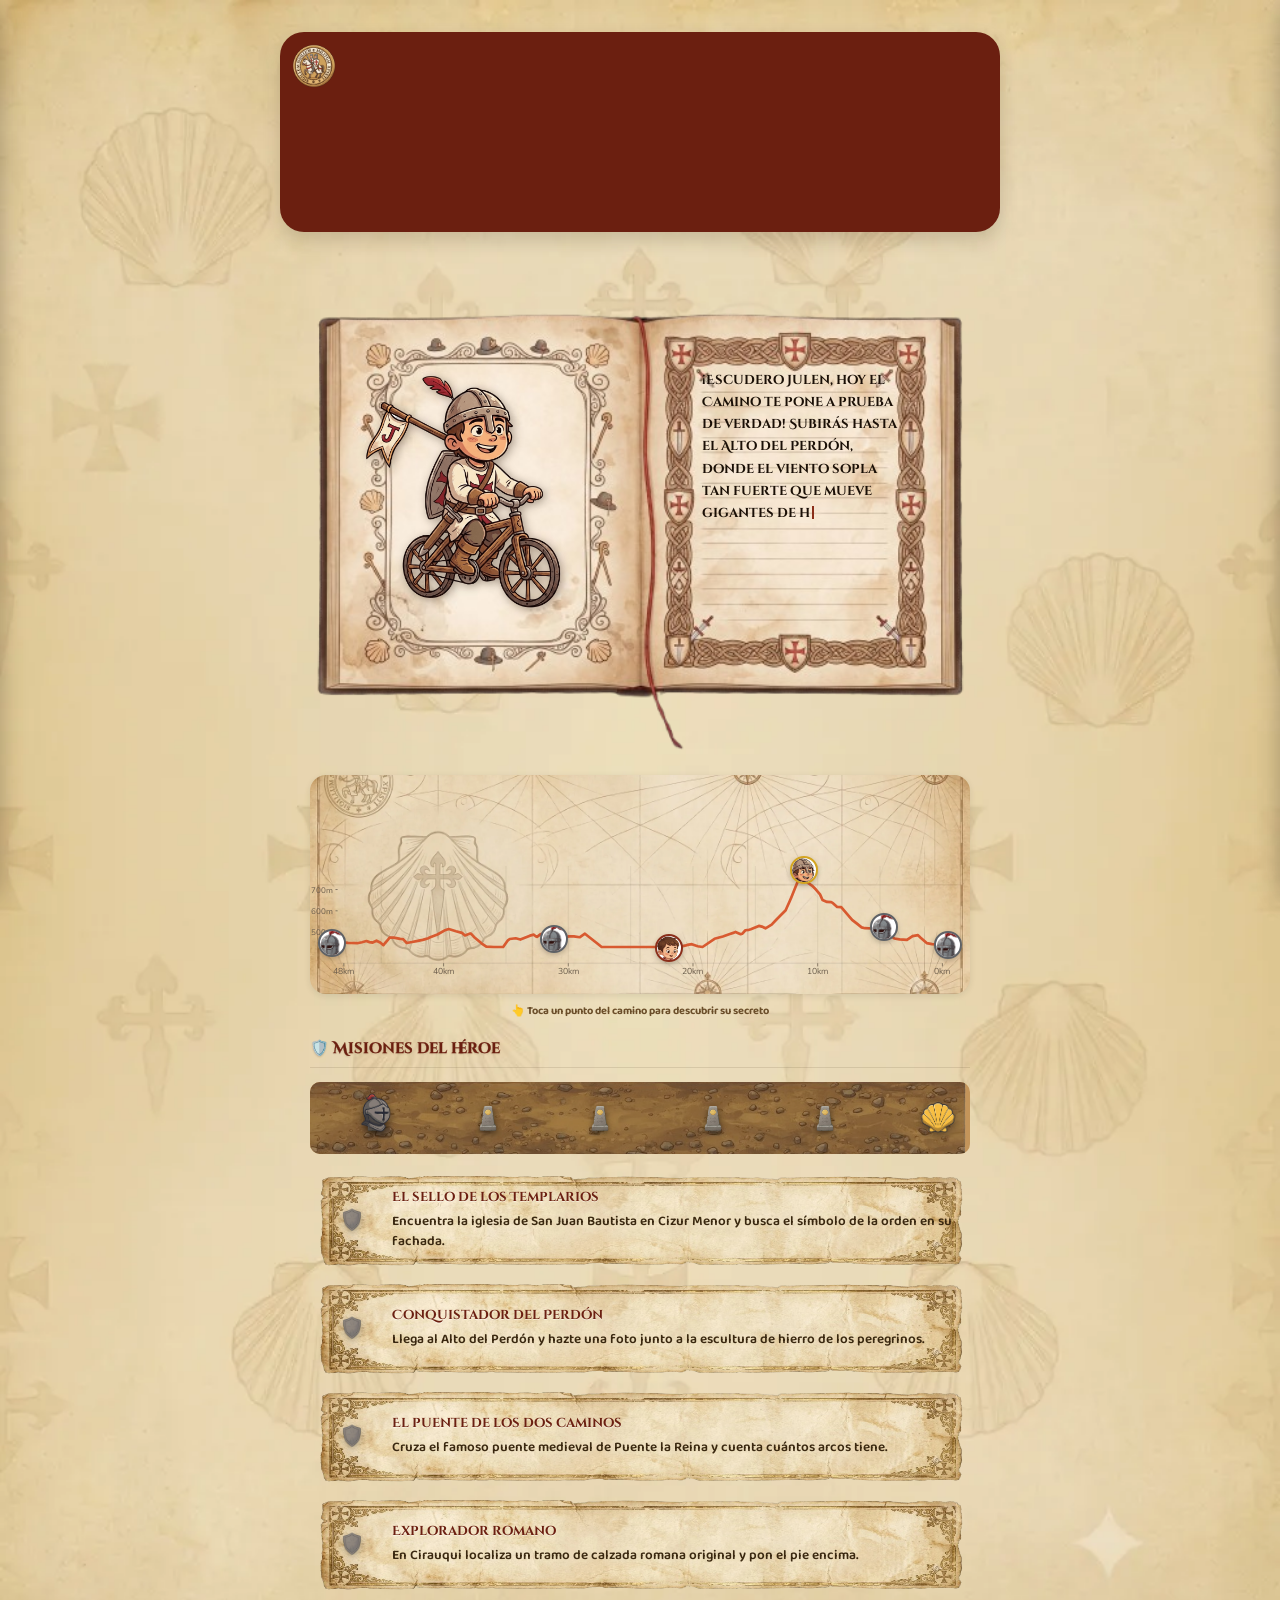
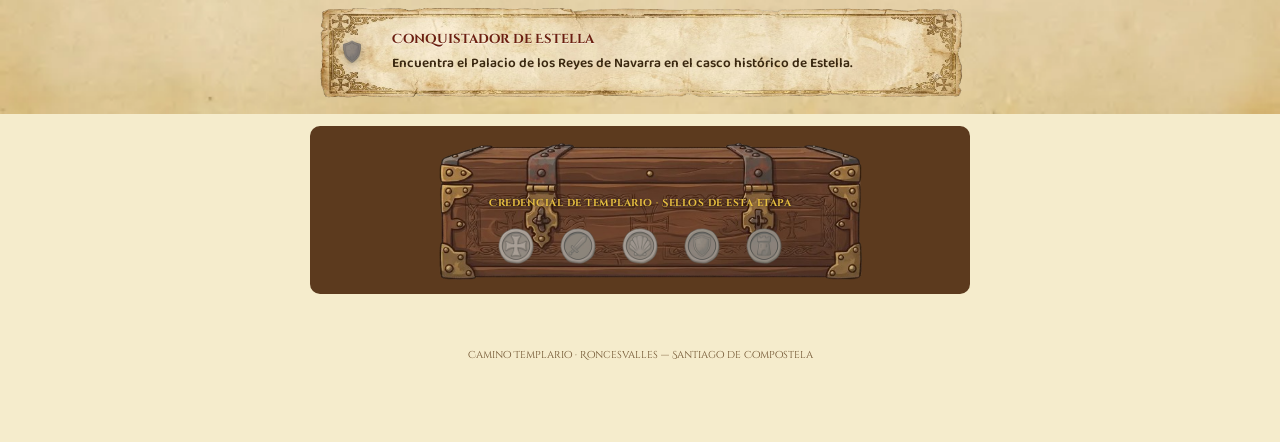
==== etapa-02.html @ d138c2cc "Add files via upload" ====
<!DOCTYPE html>
<html lang="es">
<head>
<meta charset="UTF-8">
<meta name="viewport" content="width=device-width, initial-scale=1.0">
<title>Etapa 2 · Pamplona → Estella · Camino Templario</title>
<link rel="preconnect" href="https://fonts.googleapis.com">
<link href="https://fonts.googleapis.com/css2?family=Cinzel+Decorative:wght@400;700;900&family=Baloo+2:wght@500;600;700;800&family=Nunito:ital,wght@0,400;0,600;0,700;0,800;1,600&family=JetBrains+Mono:wght@500;600;700&display=swap" rel="stylesheet">
<link rel="stylesheet" href="estilos.css">
</head>
<body>

<div class="page">

  <!-- ================= BANNER ================= -->
  <div class="banner" style="background-image: url('img/etapa-02/etapa-02-cabecera.png');">
    <button class="info-badge" id="btnPadre" aria-label="Cuaderno del padre">
      <img src="img/badge-templarios.png" alt="Información técnica">
    </button>
    <p class="eyebrow">Camino Templario · Etapa 2 de 15</p>
    <h1>Pamplona → Estella</h1>
    <p class="subtitle">El paso del Perdón y la tierra de los reyes</p>
  </div>

  <!-- ================= CONTENIDO PRINCIPAL ================= -->
  <div class="panel">

    <div class="codice-wrap">
      <img class="codice-bg" src="img/codice.png" alt="Códice de misiones secretas">
      <img class="codice-julen" src="img/julen/julen-aventurero.png" alt="Julen Aventurero">
      <div class="codice-texto">
        <p id="narrativeText"></p>
      </div>
    </div>

    <div class="profile-wrap" id="profileWrap">
      <svg viewBox="0 0 600 190" id="profileSvg" role="img" xmlns="http://www.w3.org/2000/svg">
        <title>Perfil de altimetría real de la etapa 2, de Pamplona a Estella</title>
        <path d="M580.0,148.0 L578.1,147.8 L570.4,147.3 L565.5,146.4 L559.6,141.2 L557.4,139.0 L552.4,139.9 L547.2,143.5 L540.4,143.0 L535.6,142.1 L530.8,138.5 L525.4,134.6 L522.3,132.1 L515.3,132.9 L508.3,132.6 L505.2,131.8 L500.9,128.4 L496.4,124.9 L486.3,113.1 L482.6,112.9 L478.7,109.4 L477.1,108.5 L473.2,108.3 L469.0,106.5 L466.7,101.3 L462.9,96.8 L459.2,93.1 L453.2,89.1 L449.2,83.4 L448.2,84.4 L443.9,94.6 L440.0,104.3 L438.7,107.4 L436.0,113.5 L434.9,116.0 L426.6,124.3 L421.9,129.3 L416.2,132.7 L412.8,131.1 L410.0,130.5 L402.6,133.6 L400.9,134.1 L397.6,134.5 L394.6,137.8 L393.2,138.2 L388.4,136.1 L387.1,136.7 L383.2,138.0 L376.7,140.3 L369.0,142.4 L357.9,150.0 L353.4,149.3 L348.0,147.4 L345.3,147.8 L344.0,148.1 L342.5,148.5 L338.5,149.4 L329.1,150.0 L327.8,150.0 L322.2,150.0 L320.1,150.0 L315.1,150.0 L310.6,150.0 L310.0,150.0 L304.2,150.0 L303.8,150.0 L303.1,150.0 L302.3,150.0 L299.5,150.0 L296.0,150.0 L292.7,150.0 L287.5,150.0 L285.0,150.0 L276.4,150.0 L271.7,150.0 L268.6,150.0 L264.5,150.0 L259.6,146.1 L249.0,137.7 L244.1,141.0 L238.7,140.1 L234.2,140.1 L230.3,141.7 L225.0,142.4 L219.3,138.1 L214.5,137.5 L213.1,137.0 L212.3,137.1 L207.7,138.3 L204.6,140.6 L203.4,140.0 L201.7,138.6 L198.1,139.5 L189.2,143.1 L184.9,141.9 L179.4,142.6 L177.7,143.8 L173.3,150.0 L166.4,150.0 L164.9,150.0 L157.7,149.6 L153.5,146.8 L147.1,141.5 L143.5,137.6 L142.8,137.6 L137.9,139.3 L135.1,136.9 L129.6,135.4 L122.9,133.4 L118.8,134.8 L112.4,138.4 L105.8,140.9 L104.0,141.9 L98.8,143.4 L93.1,144.5 L88.9,145.4 L84.0,146.3 L80.6,142.7 L78.0,142.5 L71.9,141.4 L68.1,141.3 L66.3,143.7 L64.0,146.3 L62.4,148.3 L59.4,145.9 L56.0,144.2 L52.5,145.9 L49.5,145.5 L46.7,144.5 L42.6,145.6 L38.1,146.5 L33.0,146.3 L31.6,146.3 L29.7,146.2 L27.2,146.0 L25.6,145.9 L22.4,146.3 L21.3,146.4 L20.6,146.6 L20.0,146.4" fill="none" stroke="#D85A30" stroke-width="2.5" stroke-linejoin="round" stroke-linecap="round"/>
      </svg>
    </div>
    <p class="profile-hint">👆 Toca un punto del camino para descubrir su secreto</p>

    <h2 class="section-title">🛡️ Misiones del héroe</h2>

    <div class="camino-progreso" id="caminoProgreso">
      <img class="camino-track" src="img/camino-track.png" alt="Sendero">
      <img class="nodo-hito" style="left:10%" src="img/nodo-hito.png" alt="">
      <img class="nodo-hito" style="left:27%" src="img/nodo-hito.png" alt="">
      <img class="nodo-hito" style="left:44%" src="img/nodo-hito.png" alt="">
      <img class="nodo-hito" style="left:61%" src="img/nodo-hito.png" alt="">
      <img class="nodo-hito" style="left:78%" src="img/nodo-hito.png" alt="">
      <img class="camino-trofeo" src="img/barra-trofeo.png" alt="Meta">
      <img class="camino-casco" id="caminoCasco" src="img/barra-casco.png" alt="Progreso">
    </div>

    <div class="mission-list" id="missionList">
      <div class="mission" data-mission="sello-templario">
        <img class="mission-bg" src="img/tarjeta-mision.png" alt="">
        <img class="mission-check" src="img/check-inactivo.png" alt="">
        <div class="mission-text">
          <div class="mtitle">El sello de los Templarios</div>
          <p>Encuentra la iglesia de San Juan Bautista en Cizur Menor y busca el símbolo de la orden en su fachada.</p>
        </div>
      </div>
      <div class="mission" data-mission="conquistador-perdon">
        <img class="mission-bg" src="img/tarjeta-mision.png" alt="">
        <img class="mission-check" src="img/check-inactivo.png" alt="">
        <div class="mission-text">
          <div class="mtitle">Conquistador del Perdón</div>
          <p>Llega al Alto del Perdón y hazte una foto junto a la escultura de hierro de los peregrinos.</p>
        </div>
      </div>
      <div class="mission" data-mission="puente-caminos">
        <img class="mission-bg" src="img/tarjeta-mision.png" alt="">
        <img class="mission-check" src="img/check-inactivo.png" alt="">
        <div class="mission-text">
          <div class="mtitle">El puente de los dos caminos</div>
          <p>Cruza el famoso puente medieval de Puente la Reina y cuenta cuántos arcos tiene.</p>
        </div>
      </div>
      <div class="mission" data-mission="explorador-romano">
        <img class="mission-bg" src="img/tarjeta-mision.png" alt="">
        <img class="mission-check" src="img/check-inactivo.png" alt="">
        <div class="mission-text">
          <div class="mtitle">Explorador romano</div>
          <p>En Cirauqui localiza un tramo de calzada romana original y pon el pie encima.</p>
        </div>
      </div>
      <div class="mission" data-mission="conquistador-estella">
        <img class="mission-bg" src="img/tarjeta-mision.png" alt="">
        <img class="mission-check" src="img/check-inactivo.png" alt="">
        <div class="mission-text">
          <div class="mtitle">Conquistador de Estella</div>
          <p>Encuentra el Palacio de los Reyes de Navarra en el casco histórico de Estella.</p>
        </div>
      </div>
    </div>

    <div class="reward-box" id="rewardBox">
      <div class="reward-icon">🏆</div>
      <div>
        <h3>Recompensa de la jornada</h3>
        <p>En Estella te espera un helado bien ganado en el casco histórico — y si os acercáis 2 km hasta Irache, podéis ver la famosa fuente de la que sale vino para los peregrinos. ¡Tú eliges, héroe!</p>
      </div>
    </div>

    <div class="credential-strip">
      <img class="cofre-bg" src="img/cofre-misiones.png" alt="">
      <p class="ctitle">Credencial de Templario · Sellos de esta etapa</p>
      <div class="seal-row" id="sealRow">
        <div class="seal" data-mission="sello-templario" data-tipo="cruz">
          <img src="img/sellos/sello-cruz-inactivo.png" alt="Sello Cruz">
        </div>
        <div class="seal" data-mission="conquistador-perdon" data-tipo="espada">
          <img src="img/sellos/sello-espada-inactivo.png" alt="Sello Espada">
        </div>
        <div class="seal" data-mission="puente-caminos" data-tipo="concha">
          <img src="img/sellos/sello-concha-inactivo.png" alt="Sello Concha">
        </div>
        <div class="seal" data-mission="explorador-romano" data-tipo="escudo">
          <img src="img/sellos/sello-escudo-inactivo.png" alt="Sello Escudo">
        </div>
        <div class="seal" data-mission="conquistador-estella" data-tipo="castillo">
          <img src="img/sellos/sello-castillo-inactivo.png" alt="Sello Castillo">
        </div>
      </div>
    </div>

  </div>

  <footer class="page-footer">Camino Templario · Roncesvalles — Santiago de Compostela</footer>
</div>

<!-- ================= DRAWER IZQUIERDO: cuaderno del padre ================= -->
<div class="drawer-backdrop" id="backdropPadre"></div>
<div class="drawer drawer-left" id="drawerPadre">
  <button class="drawer-close" id="closePadre">✕</button>
  <h2 class="section-title">📋 Datos técnicos de la etapa</h2>
  <div class="stat-grid">
    <div class="stat-card"><span class="value">48.5 km</span><span class="label">Distancia</span></div>
    <div class="stat-card"><span class="value">+750 m</span><span class="label">Desnivel +</span></div>
    <div class="stat-card"><span class="value">3/5</span><span class="label">Dificultad</span></div>
  </div>
  <div class="info-block">
    Etapa con una subida exigente al Alto del Perdón en la primera mitad, seguida de un largo descenso y terreno ondulado hasta Estella. El tramo final es cómodo y paisajísticamente muy bonito.
  </div>
  <div class="warning-box">
    <div class="wtitle">⚠️ Aviso técnico — Bajada del Alto del Perdón</div>
    La bajada por el camino es muy técnica y peligrosa con niños en bici. Tomar la <strong>N-606 en dirección Uterga</strong> para descender con seguridad hasta retomar el camino.
  </div>
  <h3 class="sub-title">Puntos de paso</h3>
  <ul class="waypoint-list">
    <li><span class="waypoint-km">0 km</span> Pamplona — salida desde el casco histórico.</li>
    <li><span class="waypoint-km">5 km</span> Cizur Menor — bar, fuente, iglesia de la orden.</li>
    <li><span class="waypoint-km">~15 km</span> Alto del Perdón — 770 m, punto más alto. Bajar por N-606.</li>
    <li><span class="waypoint-km">22 km</span> Puente la Reina — bar, fuente, cruce de caminos.</li>
    <li><span class="waypoint-km">31 km</span> Cirauqui — bar, fuente, calzada romana.</li>
    <li><span class="waypoint-km">48.5 km</span> Estella — llegada al casco histórico.</li>
  </ul>
  <h3 class="sub-title">Logística del día</h3>
  <table class="logistics-table">
    <tr><td>Salida</td><td>Pamplona, 8:00 h</td></tr>
    <tr><td>Llegada prevista</td><td>Estella, 13:30–14:00 h</td></tr>
    <tr><td>Avituallamiento</td><td>Cizur Menor, Puente la Reina y Cirauqui</td></tr>
    <tr><td>Tramo exigente</td><td>Subida al Perdón (km 8–15), resto cómodo</td></tr>
    <tr><td>Alojamiento</td><td>Estella, casco histórico — confirmar guardia de bicis</td></tr>
  </table>
</div>

<!-- ================= DRAWER DERECHO: punto de interés ================= -->
<div class="drawer-backdrop" id="backdropPunto"></div>
<div class="drawer drawer-right" id="drawerPunto">
  <button class="drawer-close" id="closePunto">✕</button>
  <div class="drawer-hero">
    <img id="drawerImg" src="" alt="">
    <div class="dtitle" id="drawerTitle"></div>
    <div class="dkm" id="drawerKm"></div>
  </div>
  <p class="drawer-text" id="drawerText"></p>
</div>

<script>
  const PUNTOS_INTERES = [
    { id:"pamplona", x:580, y:148, km:"Km 0", titulo:"Pamplona", tipo:"guardian",
      texto:"Dejamos atrás la ciudad de los Sanfermines y sus murallas milenarias. Pamplona fue durante siglos una de las ciudades más importantes del Camino. Hoy la abandonamos por el sur, hacia tierras de viñedos y molinos de viento.<br><br>¡La aventura continúa, escudero Julen!" },
    { id:"cizur-menor", x:522, y:132, km:"Km 5", titulo:"Cizur Menor", tipo:"guardian",
      texto:"Este pequeño pueblo esconde uno de los tesoros más especiales del Camino: la iglesia de San Juan Bautista perteneció a los Caballeros de la Orden de San Juan de Jerusalén, aliados y rivales de los Templarios. Fíjate bien en sus piedras, joven templario — guardan secretos de siglos.<br><br><strong>Tu misión:</strong> encuentra el símbolo de la orden en su fachada antes de seguir pedaleando." },
    { id:"alto-perdon", x:449, y:83, km:"Km ~15", titulo:"Alto del Perdón", tipo:"aventurero",
      texto:"Has llegado al punto más alto de hoy, a 770 metros sobre el mar. Aquí el viento es tan poderoso que hace girar decenas de molinos gigantes. En lo alto te espera una escultura de hierro con peregrinos caminando — llevan siglos subiendo este puerto.<br><br>Una inscripción dice: <strong>'Donde se cruza el camino del viento con el de las estrellas'</strong>. Tu misión: hazte una foto junto a los peregrinos de hierro, escudero." },
    { id:"puente-la-reina", x:326, y:150, km:"Km 22", titulo:"Puente la Reina", tipo:"narrador",
      texto:"Este puente tiene casi mil años y fue construido por orden de una reina navarra para que los peregrinos pudieran cruzar el río Arga sin peligro. Aquí se unen dos caminos que vienen de distintos lugares de Europa — desde hoy todos van juntos hasta Santiago.<br><br><strong>Tu misión:</strong> cuenta los arcos del puente al cruzarlo, Julen. Nadie sabe muy bien por qué tiene exactamente ese número." },
    { id:"cirauqui", x:222, y:142, km:"Km 31", titulo:"Cirauqui", tipo:"guardian",
      texto:"Este pueblo en lo alto de una colina tiene algo muy especial: una calzada romana original que los peregrinos llevan usando más de dos mil años. Las mismas piedras que pisaron los soldados del Imperio Romano las pisas tú hoy en bici.<br><br><strong>Tu misión:</strong> localiza el tramo de calzada y pon el pie en una piedra romana, explorador." },
    { id:"estella", x:20, y:146, km:"Km 48.5", titulo:"Estella", tipo:"guardian",
      texto:"¡Lo has conseguido, escudero! Estella es llamada 'la Toledo de Navarra' por sus palacios e iglesias medievales. Aquí los reyes de Navarra tenían su palacio de verano, y sus fachadas esculpidas son de las más bonitas de toda España.<br><br><strong>Tu misión:</strong> encuentra el Palacio de los Reyes de Navarra. ¡Te has ganado el helado, joven templario!" }
  ];

  const JULEN_FULL = {
    aventurero:"img/julen/julen-aventurero.png",
    narrador:"img/julen/julen-narrador.png",
    guardian:"img/julen/julen-guardian.png"
  };
  const JULEN_CARA = {
    aventurero:"img/julen/julen-aventurero-cara.png",
    narrador:"img/julen/julen-narrador-cara.png",
    guardian:"img/julen/julen-guardian-cara.png"
  };

  // --- Hotspots sobre el perfil ---
  const profileWrap = document.getElementById('profileWrap');
  PUNTOS_INTERES.forEach(p => {
    const btn = document.createElement('button');
    btn.className = 'hotspot tipo-' + p.tipo;
    btn.style.left = (p.x / 600 * 100) + '%';
    btn.style.top  = (p.y / 190 * 100) + '%';
    btn.setAttribute('aria-label', p.titulo);
    btn.innerHTML = '<img src="' + JULEN_CARA[p.tipo] + '" alt="">';
    btn.addEventListener('click', () => abrirDrawerPunto(p));
    profileWrap.appendChild(btn);
  });

  // --- Escalas y cuadrícula del perfil ---
  (function dibujarEscalas(){
    const ns = "http://www.w3.org/2000/svg";
    const svgEl = document.getElementById('profileSvg');
    const g = document.createElementNS(ns, 'g');
    svgEl.insertBefore(g, svgEl.firstChild);
    const xDeKm  = km  => 580 - (km / 48.5) * 560;
    const yDeAlt = alt => 150 - (alt - 430) * (150 - 83) / (770 - 430);
    const yBase = 165, yTop = 75;
    for (let km = 5; km < 48.5; km += 5){
      const x = xDeKm(km), l = document.createElementNS(ns, 'line');
      l.setAttribute('x1',x); l.setAttribute('y1',yTop);
      l.setAttribute('x2',x); l.setAttribute('y2',yBase);
      l.setAttribute('stroke','#2c241c'); l.setAttribute('stroke-width','0.5'); l.setAttribute('stroke-opacity','0.12');
      g.appendChild(l);
    }
    const axisH = document.createElementNS(ns,'line');
    axisH.setAttribute('x1',20); axisH.setAttribute('y1',yBase); axisH.setAttribute('x2',580); axisH.setAttribute('y2',yBase);
    axisH.setAttribute('stroke','#2c241c'); axisH.setAttribute('stroke-width','0.5'); axisH.setAttribute('stroke-opacity','0.2');
    g.appendChild(axisH);
    [0,10,20,30,40,48].forEach(km => {
      const x = xDeKm(km);
      const tick = document.createElementNS(ns,'line');
      tick.setAttribute('x1',x); tick.setAttribute('y1',yBase); tick.setAttribute('x2',x); tick.setAttribute('y2',yBase+3);
      tick.setAttribute('stroke','#6b5d4c'); tick.setAttribute('stroke-width','0.7'); g.appendChild(tick);
      const t = document.createElementNS(ns,'text');
      t.setAttribute('x',x); t.setAttribute('y',yBase+10); t.setAttribute('text-anchor','middle');
      t.setAttribute('font-family','Baloo 2, sans-serif'); t.setAttribute('font-size','8'); t.setAttribute('fill','#6b5d4c');
      t.textContent = km+'km'; g.appendChild(t);
    });
    [500,600,700].forEach(alt => {
      const y = yDeAlt(alt);
      const tick = document.createElementNS(ns,'line');
      tick.setAttribute('x1',18); tick.setAttribute('y1',y); tick.setAttribute('x2',20); tick.setAttribute('y2',y);
      tick.setAttribute('stroke','#6b5d4c'); tick.setAttribute('stroke-width','0.7'); g.appendChild(tick);
      const t = document.createElementNS(ns,'text');
      t.setAttribute('x',16); t.setAttribute('y',y+3); t.setAttribute('text-anchor','end');
      t.setAttribute('font-family','Baloo 2, sans-serif'); t.setAttribute('font-size','7.5'); t.setAttribute('fill','#6b5d4c');
      t.textContent = alt+'m'; g.appendChild(t);
    });
  })();

  // --- Efecto máquina de escribir ---
  function escribirTexto(el, html, duracionMs){
    const tokens=[], len=html.length; let i=0;
    while(i<len){ if(html[i]==='<'){const fin=html.indexOf('>',i); tokens.push({tipo:'tag',valor:html.slice(i,fin+1)}); i=fin+1;} else{tokens.push({tipo:'char',valor:html[i]}); i++;} }
    const totalChars=tokens.filter(t=>t.tipo==='char').length;
    const intervalo=totalChars>0?duracionMs/totalChars:0;
    let salida='', idx=0;
    el.innerHTML='<span class="typing-cursor"></span>';
    function paso(){
      while(idx<tokens.length){ const t=tokens[idx]; salida+=t.valor; idx++;
        if(t.tipo==='char'){ el.innerHTML=salida+'<span class="typing-cursor"></span>'; if(idx<tokens.length){setTimeout(paso,intervalo);}else{el.innerHTML=salida;} return; }
      } el.innerHTML=salida;
    } paso();
  }

  escribirTexto(document.getElementById('narrativeText'),
    "¡Escudero Julen, hoy el Camino te pone a prueba de verdad! Subirás hasta el Alto del Perdón, donde el viento sopla tan fuerte que mueve gigantes de hierro. Después, el camino te llevará por pueblos medievales y calzadas romanas hasta llegar a Estella, la ciudad de los reyes. <strong>¿Estás listo, joven templario?</strong>",
    3000);

  // --- Drawers ---
  const drawerPunto=document.getElementById('drawerPunto'), backdropPunto=document.getElementById('backdropPunto');
  const drawerImg=document.getElementById('drawerImg'), drawerTitle=document.getElementById('drawerTitle');
  const drawerKm=document.getElementById('drawerKm'), drawerText=document.getElementById('drawerText');
  function abrirDrawerPunto(p){
    drawerImg.src=JULEN_FULL[p.tipo]; drawerImg.alt=p.tipo;
    drawerTitle.textContent=p.titulo; drawerKm.textContent=p.km;
    drawerPunto.classList.add('open'); backdropPunto.classList.add('open');
    escribirTexto(drawerText, p.texto, 3000);
  }
  function cerrarDrawerPunto(){ drawerPunto.classList.remove('open'); backdropPunto.classList.remove('open'); }
  document.getElementById('closePunto').addEventListener('click', cerrarDrawerPunto);
  backdropPunto.addEventListener('click', cerrarDrawerPunto);

  const drawerPadre=document.getElementById('drawerPadre'), backdropPadre=document.getElementById('backdropPadre');
  document.getElementById('btnPadre').addEventListener('click',()=>{ drawerPadre.classList.add('open'); backdropPadre.classList.add('open'); });
  function cerrarDrawerPadre(){ drawerPadre.classList.remove('open'); backdropPadre.classList.remove('open'); }
  document.getElementById('closePadre').addEventListener('click', cerrarDrawerPadre);
  backdropPadre.addEventListener('click', cerrarDrawerPadre);

  // --- Camino del héroe ---
  const CASCO_POSICIONES = [10, 10, 27, 44, 61, 88];
  const caminoCasco = document.getElementById('caminoCasco');
  function moverCasco(done){ if(caminoCasco) caminoCasco.style.left = CASCO_POSICIONES[done] + '%'; }

  // --- Misiones ---
  const STORAGE_KEY='etapa02_misiones';
  const missions=document.querySelectorAll('.mission');
  const seals=document.querySelectorAll('.seal');
  const rewardBox=document.getElementById('rewardBox');
  const total=missions.length;

  function loadState(){ try{ return JSON.parse(localStorage.getItem(STORAGE_KEY))||{}; }catch(e){ return {}; } }
  function saveState(state){ localStorage.setItem(STORAGE_KEY,JSON.stringify(state)); }

  function lanzarConfeti(container){
    const colores=['#8b2e1a','#d4a520','#e8c040','#6b1f10','#ffffff'];
    const capa=document.createElement('div'); capa.className='confetti-layer'; container.appendChild(capa);
    for(let i=0;i<26;i++){
      const p=document.createElement('span'); p.className='confetti-piece';
      p.style.left=(Math.random()*100)+'%'; p.style.background=colores[Math.floor(Math.random()*colores.length)];
      p.style.animationDelay=(Math.random()*0.3)+'s'; p.style.transform='rotate('+Math.floor(Math.random()*360)+'deg)';
      capa.appendChild(p);
    }
    setTimeout(()=>capa.remove(),1600);
  }

  function render(){
    const state=loadState(); let done=0;
    missions.forEach(m=>{
      const id=m.dataset.mission, isDone=!!state[id];
      m.classList.toggle('done',isDone);
      const check=m.querySelector('img.mission-check');
      if(check) check.src=isDone?'img/check-activo.png':'img/check-inactivo.png';
      if(isDone) done++;
    });
    seals.forEach(s=>{
      const id=s.dataset.mission, tipo=s.dataset.tipo, isDone=!!state[id];
      s.classList.toggle('unlocked',isDone);
      const img=s.querySelector('img');
      if(img) img.src=isDone?`img/sellos/sello-${tipo}-activo.png`:`img/sellos/sello-${tipo}-inactivo.png`;
    });
    moverCasco(done);
    return done;
  }

  let completado=render()===total;
  if(completado) rewardBox.classList.add('unlocked');

  missions.forEach(m=>{
    m.addEventListener('click',()=>{
      const state=loadState(), id=m.dataset.mission;
      state[id]=!state[id]; saveState(state);
      const done=render(), ahoraCompleto=done===total;
      if(ahoraCompleto&&!completado){ rewardBox.classList.add('unlocked'); lanzarConfeti(rewardBox); }
      else if(!ahoraCompleto){ rewardBox.classList.remove('unlocked'); }
      completado=ahoraCompleto;
    });
  });
</script>
</body>
</html>
---- estilos.css ----
:root{
  --parchment: #f5eccc;
  --parchment-soft: #ede0a0;
  --ink: #3a2810;
  --ink-soft: #6b4e2a;
  --leather: #3a2810;
  --red: #8b2e1a;
  --red-dark: #6b1f10;
  --gold: #d4a520;
  --gold-light: #e8c040;
  --silver: #8d9096;
  --silver-dark: #5f6266;
  --line: rgba(58, 40, 16, 0.12);
  --shadow: rgba(58, 40, 16, 0.18);
}

*{ box-sizing: border-box; -webkit-tap-highlight-color: transparent; }

body{
  margin:0;
  background-color: var(--parchment);
  background-image: url('img/fondo.webp');
  background-size: cover;
  background-repeat: no-repeat;
  background-attachment: fixed;
  color: var(--ink);
  font-family: 'Nunito', sans-serif;
  min-height: 100vh;
  padding: 18px 12px 60px;
}

.page{
  max-width: 600px;
  margin: 0 auto;
  position: relative;
}

/* ---------- BANNER ---------- */
.banner{
  border-radius: 20px;
  overflow: hidden;
  position: relative;
  box-shadow: 0 8px 18px var(--shadow);
  margin-bottom: 2px;
  min-height: 200px;
  background: url('img/etapa-01/etapa-01-cabecera.png') center center / cover no-repeat;
  background-color: var(--red-dark);
}
.banner .eyebrow,
.banner h1,
.banner .subtitle{ display: none; }

.info-badge{
  position: absolute;
  top: 12px;
  left: 12px;
  width: 44px;
  height: 44px;
  border-radius: 50%;
  border: none;
  background: transparent;
  display:flex;
  align-items:center;
  justify-content:center;
  cursor:pointer;
  box-shadow: none;
  z-index: 3;
  padding: 0;
}
.info-badge img{ width: 100%; height: 100%; object-fit: cover; border-radius: 50%; }
.info-badge:active{ transform: scale(0.93); }

/* ---------- PANEL ---------- */
.panel{
  background: transparent;
  border-radius: 0;
  padding: 2px 0 26px;
  position: relative;
  box-shadow: none;
  border: none;
}

h2.section-title{
  font-family: 'Cinzel Decorative', serif;
  font-weight: 700;
  color: var(--red-dark);
  font-size: 15px;
  margin: 0 0 14px;
  padding-bottom: 8px;
  border-bottom: 1px solid var(--line);
  display:flex;
  align-items:center;
  gap:8px;
  -webkit-text-stroke: 0.3px var(--red-dark);
  text-shadow: 0 1px 2px rgba(58,40,16,0.2);
}
h3.sub-title{
  font-family: 'Cinzel Decorative', serif;
  font-weight: 400;
  color: var(--ink);
  font-size: 12px;
  margin: 22px 0 10px;
}

/* ---------- STAT GRID ---------- */
.stat-grid{
  display:grid;
  grid-template-columns: repeat(3, 1fr);
  gap: 8px;
  margin-bottom: 18px;
}
.stat-card{
  background: rgba(255,255,255,0.7);
  border-radius: 13px;
  padding: 12px 6px;
  text-align:center;
  box-shadow: 0 2px 6px rgba(44,36,28,0.07);
}
.stat-card .value{
  font-family:'JetBrains Mono', monospace;
  font-weight:700;
  font-size: 18px;
  color: var(--red-dark);
  display:block;
}
.stat-card .label{
  font-size: 10px;
  font-weight: 700;
  text-transform: uppercase;
  color: var(--ink-soft);
}

.info-block{ font-size: 15px; line-height: 1.6; color: var(--ink); margin-bottom: 14px; }
.info-block strong{ color: var(--red-dark); }

.warning-box{
  background: rgba(253,242,230,0.9);
  border-left: 3px solid var(--red);
  border-radius: 4px 12px 12px 4px;
  padding: 13px 14px;
  margin: 16px 0;
  font-size: 14px;
  line-height:1.55;
}
.warning-box .wtitle{
  font-family:'Baloo 2', sans-serif;
  font-weight: 700;
  color: var(--red-dark);
  font-size: 13px;
  display:flex; align-items:center; gap:6px;
  margin-bottom: 5px;
}

.waypoint-list{ list-style:none; margin:0; padding:0; }
.waypoint-list li{
  display:flex; gap: 10px; padding: 9px 0;
  border-bottom: 1px solid var(--line);
  font-size: 14px; line-height:1.5;
}
.waypoint-list li:last-child{ border-bottom:none; }
.waypoint-km{
  font-family:'JetBrains Mono', monospace;
  font-weight:700; color: var(--gold); min-width: 46px; flex-shrink:0;
}

.logistics-table{ width:100%; border-collapse: collapse; font-size: 14px; margin-bottom: 4px; }
.logistics-table td{ padding: 8px 4px; border-bottom: 1px solid var(--line); vertical-align: top; }
.logistics-table td:first-child{
  font-family:'Baloo 2', sans-serif; font-weight:700;
  font-size: 11.5px; color: var(--ink-soft); width: 36%;
}

/* ---------- CÓDICE DE MISIONES SECRETAS ---------- */
.codice-wrap{
  position: relative;
  width: 125%;
  margin-left: -12.5%;
  margin-top: -2px;
  margin-bottom: 2px;
  line-height: 0;
}
.codice-wrap img.codice-bg{
  display: block;
  width: 100%;
  height: auto;
}
.codice-julen{
  position: absolute;
  left: 13%;
  top: 18%;
  width: 33%;
  height: 53%;
  object-fit: contain;
  object-position: center center;
  filter: drop-shadow(2px 2px 5px rgba(44,28,12,0.4));
  pointer-events: none;
}
.codice-texto{
  position: absolute;
  left: 57.5%;
  right: 18%;
  top: 21.3%;
  bottom: 32.5%;
  overflow: hidden;
  display: flex;
  align-items: flex-start;
  line-height: normal;
}
.codice-texto p{
  margin: 0;
  font-family: 'Cinzel Decorative', serif;
  font-size: clamp(9px, 1.8vw, 13px);
  line-height: 1.7;
  color: #1a0f06;
  font-weight: 700;
  width: 100%;
}
.codice-texto strong{ color: #6b1f10; font-weight: 900; }

/* ---------- PERFIL DE ALTIMETRÍA ---------- */
.profile-wrap{
  position: relative;
  background-color: var(--parchment);
  background-image: url('img/altimetria-fondo.webp');
  background-size: cover;
  background-position: center;
  border-radius: 16px;
  padding: 10px 6px 4px;
  margin-bottom: 8px;
  box-shadow: 0 2px 6px rgba(44,36,28,0.1);
}
.profile-wrap svg{ display:block; width:100%; height:auto; overflow: visible; }
.profile-hint{
  text-align:center;
  font-family:'Baloo 2', sans-serif;
  font-weight: 700;
  font-size: 11px;
  color: var(--ink-soft);
  margin: 2px 0 18px;
}
.hotspot{
  position:absolute;
  width: 28px; height: 28px;
  border-radius:50%;
  border: 2px solid var(--gold);
  overflow:hidden;
  padding:0;
  cursor:pointer;
  background:#fff;
  box-shadow: 0 2px 5px rgba(44,36,28,0.25);
  transform: translate(-50%, -50%);
  transition: transform .15s;
}
.hotspot:active{ transform: translate(-50%, -50%) scale(0.92); }
.hotspot img{ width:100%; height:100%; object-fit:cover; display:block; }
.hotspot.tipo-narrador{ border-color: var(--red); }
.hotspot.tipo-guardian{ border-color: var(--silver-dark); }
.hotspot.tipo-aventurero{ border-color: var(--gold); }

/* ---------- CAMINO DEL HÉROE (barra de progreso) ---------- */
.camino-progreso{
  position: relative;
  height: 72px;
  margin-bottom: 16px;
  background-color: #c4955a;
  border-radius: 10px;
}
.camino-track{
  position: absolute;
  top: 0; left: 0;
  width: 100%; height: 100%;
  object-fit: cover;
  border-radius: 10px;
  filter: brightness(0.82) contrast(0.9);
}
.nodo-hito{
  position: absolute;
  width: 26px; height: 40px;
  object-fit: contain;
  transform: translateX(-50%);
  top: 50%;
  margin-top: -20px;
  z-index: 2;
  filter: drop-shadow(0 2px 3px rgba(0,0,0,0.5));
}
.camino-trofeo{
  position: absolute;
  right: 4px;
  width: 56px; height: 56px;
  object-fit: contain;
  top: 50%;
  transform: translateY(-50%);
  z-index: 3;
  filter: drop-shadow(0 2px 4px rgba(0,0,0,0.4));
}
.camino-casco{
  position: absolute;
  width: 52px; height: 52px;
  object-fit: contain;
  top: 50%;
  transform: translate(-50%, -60%);
  transition: left 0.5s cubic-bezier(.34,1.56,.64,1);
  z-index: 4;
  filter: drop-shadow(0 3px 4px rgba(0,0,0,0.5));
}

/* ---------- MISIONES DEL HÉROE ---------- */
.mission-list{ display:flex; flex-direction:column; gap: 8px; }
.mission{
  display:flex;
  align-items:center;
  gap: 14px;
  background-color: transparent;
  border-radius: 10px;
  padding: 18px 16px;
  cursor:pointer;
  transition: transform .1s;
  user-select:none;
  border: none;
  box-shadow: none;
  overflow: hidden;
  position: relative;
  min-height: 100px;
}
.mission-bg{
  position: absolute;
  inset: 0;
  width: 100%; height: 100%;
  object-fit: fill;
  z-index: 0;
  border-radius: 10px;
}
.mission:active{ transform: scale(0.98); }
.mission.done{ filter: brightness(0.92); }

img.mission-check{
  width: 52px; height: 52px;
  object-fit: contain;
  flex-shrink:0;
  filter: drop-shadow(0 2px 3px rgba(0,0,0,0.3));
  position: relative;
  z-index: 1;
}
.mission.done img.mission-check{
  animation: checkActivado .4s cubic-bezier(.34,1.56,.64,1);
}
@keyframes checkActivado{
  from{ transform: scale(0.6); opacity:0; }
  to{ transform: scale(1); opacity:1; }
}
.mission-text{
  position: relative;
  z-index: 1;
}
.mission-text .mtitle{
  font-family: 'Cinzel Decorative', serif;
  font-weight: 700;
  font-size: 13px;
  color: var(--red-dark);
  margin-bottom: 5px;
  text-shadow: 0 1px 0 rgba(255,255,255,0.5);
}
.mission.done .mission-text .mtitle{
  color: var(--leather);
  text-decoration: line-through;
  text-decoration-color: rgba(107,31,16,0.5);
}
.mission-text p{
  margin:0;
  font-size: 13.5px;
  line-height: 1.5;
  color: var(--ink);
  font-weight: 600;
  font-family: 'Baloo 2', sans-serif;
  position: relative;
  z-index: 1;
}

/* ---------- RECOMPENSA ---------- */
.reward-box{
  display:none;
  margin-top: 22px;
  background: rgba(245,236,204,0.92);
  border: 2px solid var(--gold);
  border-radius: 16px;
  padding: 16px 16px;
  color: var(--ink);
  gap: 12px;
  align-items:center;
  box-shadow: 0 2px 6px rgba(44,36,28,0.1);
  position: relative;
  overflow: hidden;
}
.reward-box.unlocked{
  display:flex;
  animation: rewardPop .45s cubic-bezier(.34,1.56,.64,1);
}
@keyframes rewardPop{
  from{ transform: scale(0.7); opacity:0; }
  to{ transform: scale(1); opacity:1; }
}
.reward-box .reward-icon{ font-size: 30px; flex-shrink:0; }
.reward-box h3{
  font-family: 'Cinzel Decorative', serif;
  font-weight: 700;
  margin: 0 0 3px;
  font-size: 12px;
  color: var(--red-dark);
}
.reward-box p{ margin:0; font-size: 13px; line-height:1.45; color: var(--ink-soft); }

.confetti-layer{
  position:absolute; inset:0;
  pointer-events:none; overflow:hidden; border-radius: 16px;
}
.confetti-piece{
  position:absolute; top:-12px;
  width:6px; height:10px; opacity:0.95;
  animation: confettiFall 1.2s ease-in forwards;
}
@keyframes confettiFall{ to{ transform: translateY(150px) rotate(280deg); opacity:0; } }

/* ---------- CREDENCIAL (cofre) ---------- */
.credential-strip{
  margin-top: 24px;
  background-color: #5c3a1e;
  border-radius: 10px;
  padding: 60px 16px 22px;
  min-height: 160px;
  position: relative;
  overflow: hidden;
}
.cofre-bg{
  position: absolute;
  inset: 0;
  width: 100%;
  height: 100%;
  object-fit: cover;
  z-index: 0;
}
.credential-strip .ctitle{
  font-family: 'Cinzel Decorative', serif;
  font-weight: 700;
  color: var(--gold-light);
  font-size: 10px;
  text-align:center;
  margin-bottom: 10px;
  text-shadow: 0 1px 3px rgba(0,0,0,0.6);
  letter-spacing: 0.05em;
  position: relative;
  z-index: 1;
}
.seal-row{ display:flex; justify-content:center; gap: 10px; flex-wrap: wrap; position: relative; z-index: 1; }
.seal{
  width: 52px; height: 52px;
  border-radius: 50%;
  overflow: hidden;
  display:flex;
  align-items:center;
  justify-content:center;
  background: transparent;
  border: none;
  padding: 0;
}
.seal img{ width:100%; height:100%; object-fit: contain; transition: transform .3s; }
.seal.unlocked img{
  animation: selloActivado .4s cubic-bezier(.34,1.56,.64,1);
  filter: drop-shadow(0 0 6px rgba(212,165,32,0.8));
}
@keyframes selloActivado{
  from{ transform: scale(0.6); opacity:0; }
  to{ transform: scale(1); opacity:1; }
}

footer.page-footer{
  text-align:center;
  margin-top: 22px;
  color: var(--ink-soft);
  font-family:'Cinzel Decorative', serif;
  font-weight: 400;
  font-size: 10px;
}

/* ---------- DRAWERS LATERALES ---------- */
.drawer-backdrop{
  position: fixed; inset: 0;
  background: rgba(44,36,28,0.45);
  opacity:0; pointer-events:none;
  transition: opacity .25s; z-index: 40;
}
.drawer-backdrop.open{ opacity:1; pointer-events:auto; }

.drawer{
  position: fixed; top:0; bottom:0;
  width: min(420px, 88%);
  border: 1px solid rgba(255,255,255,0.5);
  box-shadow: 0 0 24px rgba(44,36,28,0.3);
  padding: 18px 18px 30px;
  transition: transform .3s ease;
  z-index: 50;
  overflow-y: auto;
}
.drawer-left{
  left:0;
  border-radius: 0 20px 20px 0;
  border-left:none;
  transform: translateX(-100%);
  background-color: var(--parchment);
  background-image: url('img/fondo-padre.png');
  background-size: cover;
  background-position: top center;
}
.drawer-left.open{ transform: translateX(0); }
.drawer-right{
  right:0;
  border-radius: 20px 0 0 20px;
  border-right:none;
  transform: translateX(100%);
  background-color: #f5eccc !important;
  background-image: url('img/fondo-padre.png') !important;
  background-size: cover !important;
  background-position: top center !important;
}
.drawer-right.open{ transform: translateX(0); }

.drawer-close{
  width: 30px; height:30px;
  border-radius:50%; border:none;
  background: rgba(255,255,255,0.9);
  font-family:'Baloo 2', sans-serif;
  font-weight:700; font-size: 15px;
  color: var(--ink-soft); cursor:pointer;
  box-shadow: 0 2px 5px rgba(44,36,28,0.15);
  margin-bottom: 14px;
}

/* En el drawer del padre, fondo semitransparente sobre los bloques para legibilidad */
.drawer-left h2.section-title,
.drawer-left h3.sub-title{
  background: rgba(245,236,204,0.82);
  padding: 5px 10px;
  border-radius: 10px;
}
.drawer-left .stat-card{ background: rgba(255,255,255,0.78); }
.drawer-left .info-block,
.drawer-left .warning-box,
.drawer-left .waypoint-list,
.drawer-left .logistics-table{
  background: rgba(245,236,204,0.75);
  border-radius: 10px;
  padding: 10px 12px;
  margin-bottom: 8px;
}

.drawer-hero{
  text-align:center;
  margin-bottom: 14px;
  background: transparent;
}
.drawer-hero img{ width: 200px; height: 200px; object-fit: contain; }
.drawer-hero .dtitle{
  font-family: 'Cinzel Decorative', serif;
  font-weight:700; font-size: 15px;
  color: var(--red-dark); margin: 4px 0 2px;
}
.drawer-hero .dkm{
  font-family:'JetBrains Mono', monospace;
  font-size: 11px; font-weight:700; color: var(--gold);
}

.drawer-text{
  margin:0; font-size: 14px; line-height:1.65; color: var(--ink);
  background: rgba(245,236,204,0.75);
  border-radius: 12px; padding: 14px;
  font-family: 'Cinzel Decorative', serif;
  font-weight: 400;
}
.drawer-text strong{ color: var(--red-dark); font-weight: 700; }

.typing-cursor{
  display:inline-block; width: 2px; height: 1em;
  background: var(--red); margin-left: 2px;
  vertical-align: middle;
  animation: blink 0.8s step-end infinite;
}
@keyframes blink{ 50%{ opacity:0; } }

@media (min-width: 640px){
  body{ padding: 32px 16px 80px; }
  .page{ max-width: 720px; }
  .banner{ border-radius: 24px; }
  .panel{ padding: 28px 30px 32px; }
}
@media (prefers-reduced-motion: reduce){
  *{ animation: none !important; transition: none !important; }
}
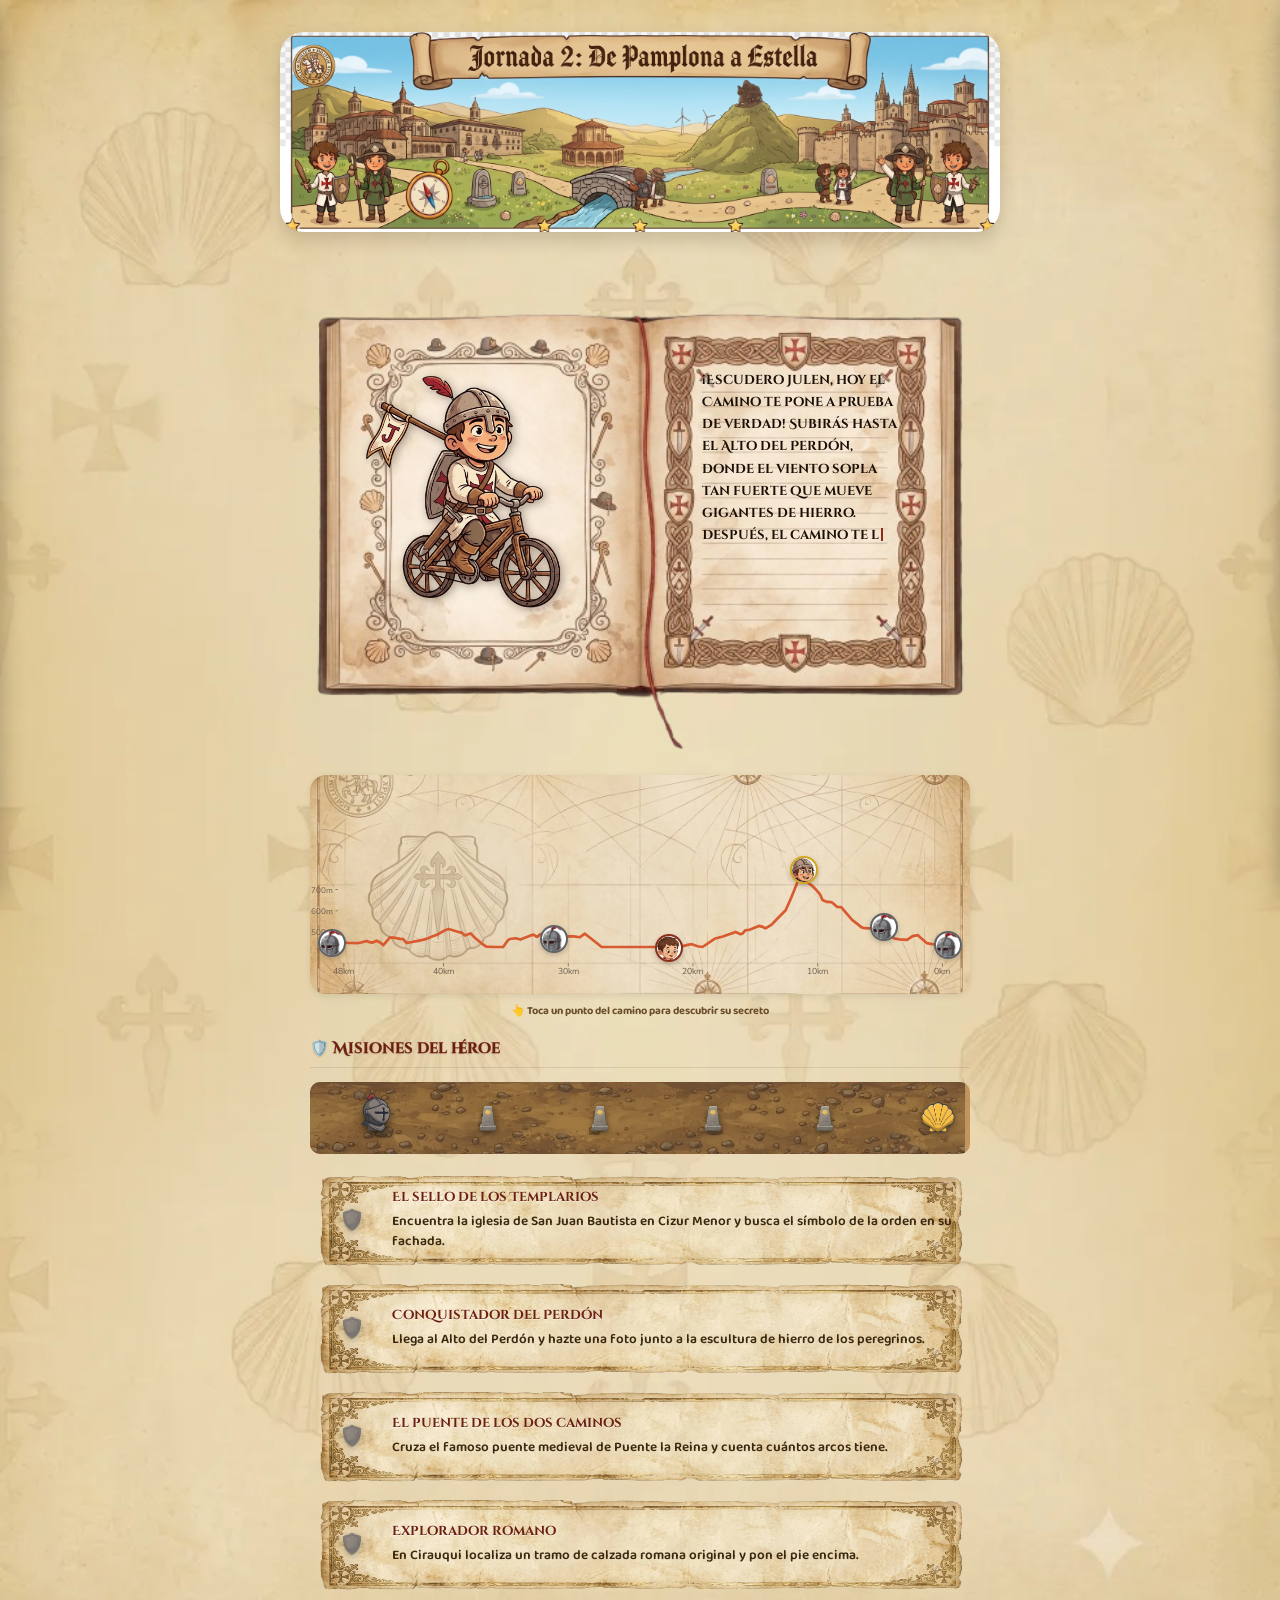
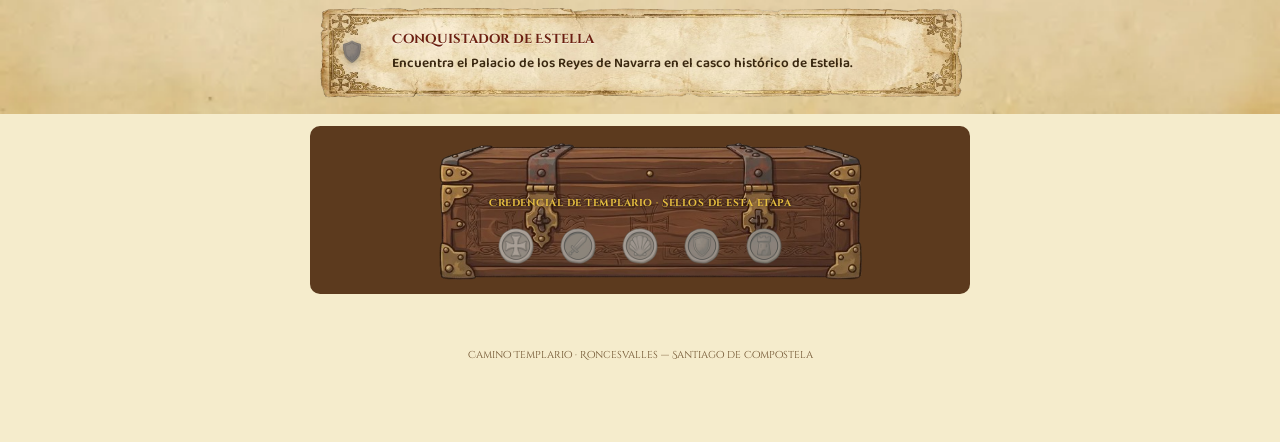
==== commit 0cc4f9d3: "Change banner image format from PNG to WEBP" ====
--- a/etapa-02.html
+++ b/etapa-02.html
@@ -13,7 +13,7 @@
 <div class="page">
 
   <!-- ================= BANNER ================= -->
-  <div class="banner" style="background-image: url('img/etapa-02/etapa-02-cabecera.png');">
+  <div class="banner" style="background-image: url('img/etapa-02/etapa-02-cabecera.webp');">
     <button class="info-badge" id="btnPadre" aria-label="Cuaderno del padre">
       <img src="img/badge-templarios.png" alt="Información técnica">
     </button>
